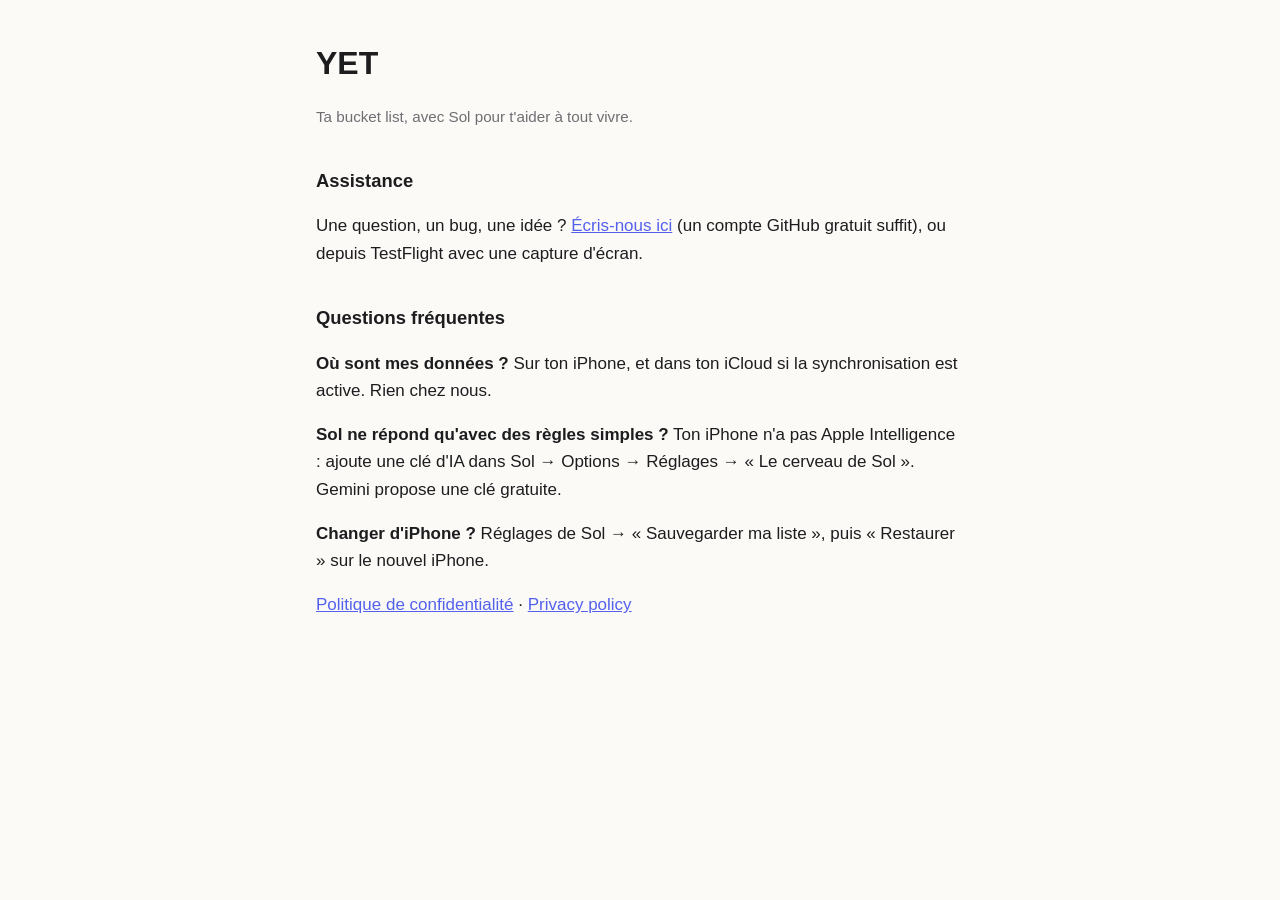
==== index.html @ fe9140f7 "Pages d'assistance et de confidentialité de YET Co-Authored-By: Claude Opus 5.5 <noreply@anthropic.c" ====
<!doctype html>
<html lang="fr">
<head>
<meta charset="utf-8">
<meta name="viewport" content="width=device-width, initial-scale=1">
<title>YET – Assistance</title>
<link rel="stylesheet" href="style.css">
</head>
<body>
<main>
<h1>YET</h1>
<p class="meta">Ta bucket list, avec Sol pour t'aider à tout vivre.</p>

<h2>Assistance</h2>
<p>Une question, un bug, une idée ? <a href="https://github.com/Komorebideuxiemedunom/yet-app/issues/new">Écris-nous ici</a> (un compte GitHub gratuit suffit), ou depuis TestFlight avec une capture d'écran.</p>

<h2>Questions fréquentes</h2>
<p><strong>Où sont mes données ?</strong> Sur ton iPhone, et dans ton iCloud si la synchronisation est active. Rien chez nous.</p>
<p><strong>Sol ne répond qu'avec des règles simples ?</strong> Ton iPhone n'a pas Apple Intelligence : ajoute une clé d'IA dans Sol → Options → Réglages → « Le cerveau de Sol ». Gemini propose une clé gratuite.</p>
<p><strong>Changer d'iPhone ?</strong> Réglages de Sol → « Sauvegarder ma liste », puis « Restaurer » sur le nouvel iPhone.</p>

<p><a href="confidentialite.html">Politique de confidentialité</a> · <a href="privacy.html">Privacy policy</a></p>
</main>
</body>
</html>
---- style.css ----
:root { --bg: #fbfaf7; --fg: #1d1d1f; --muted: #6e6e73; --accent: #5461ed; }
@media (prefers-color-scheme: dark) { :root { --bg: #111114; --fg: #f2f2f5; --muted: #a1a1a8; --accent: #8e98ff; } }
* { box-sizing: border-box; }
body { margin: 0; background: var(--bg); color: var(--fg); font: 17px/1.6 -apple-system, BlinkMacSystemFont, "Segoe UI", sans-serif; }
main { max-width: 680px; margin: 0 auto; padding: 32px 16px 64px; }
h1 { font-size: 2rem; margin: 0.2em 0; }
h2 { font-size: 1.15rem; margin-top: 2em; }
.meta, .back { color: var(--muted); font-size: 0.95rem; }
a { color: var(--accent); }
li { margin: 0.4em 0; }
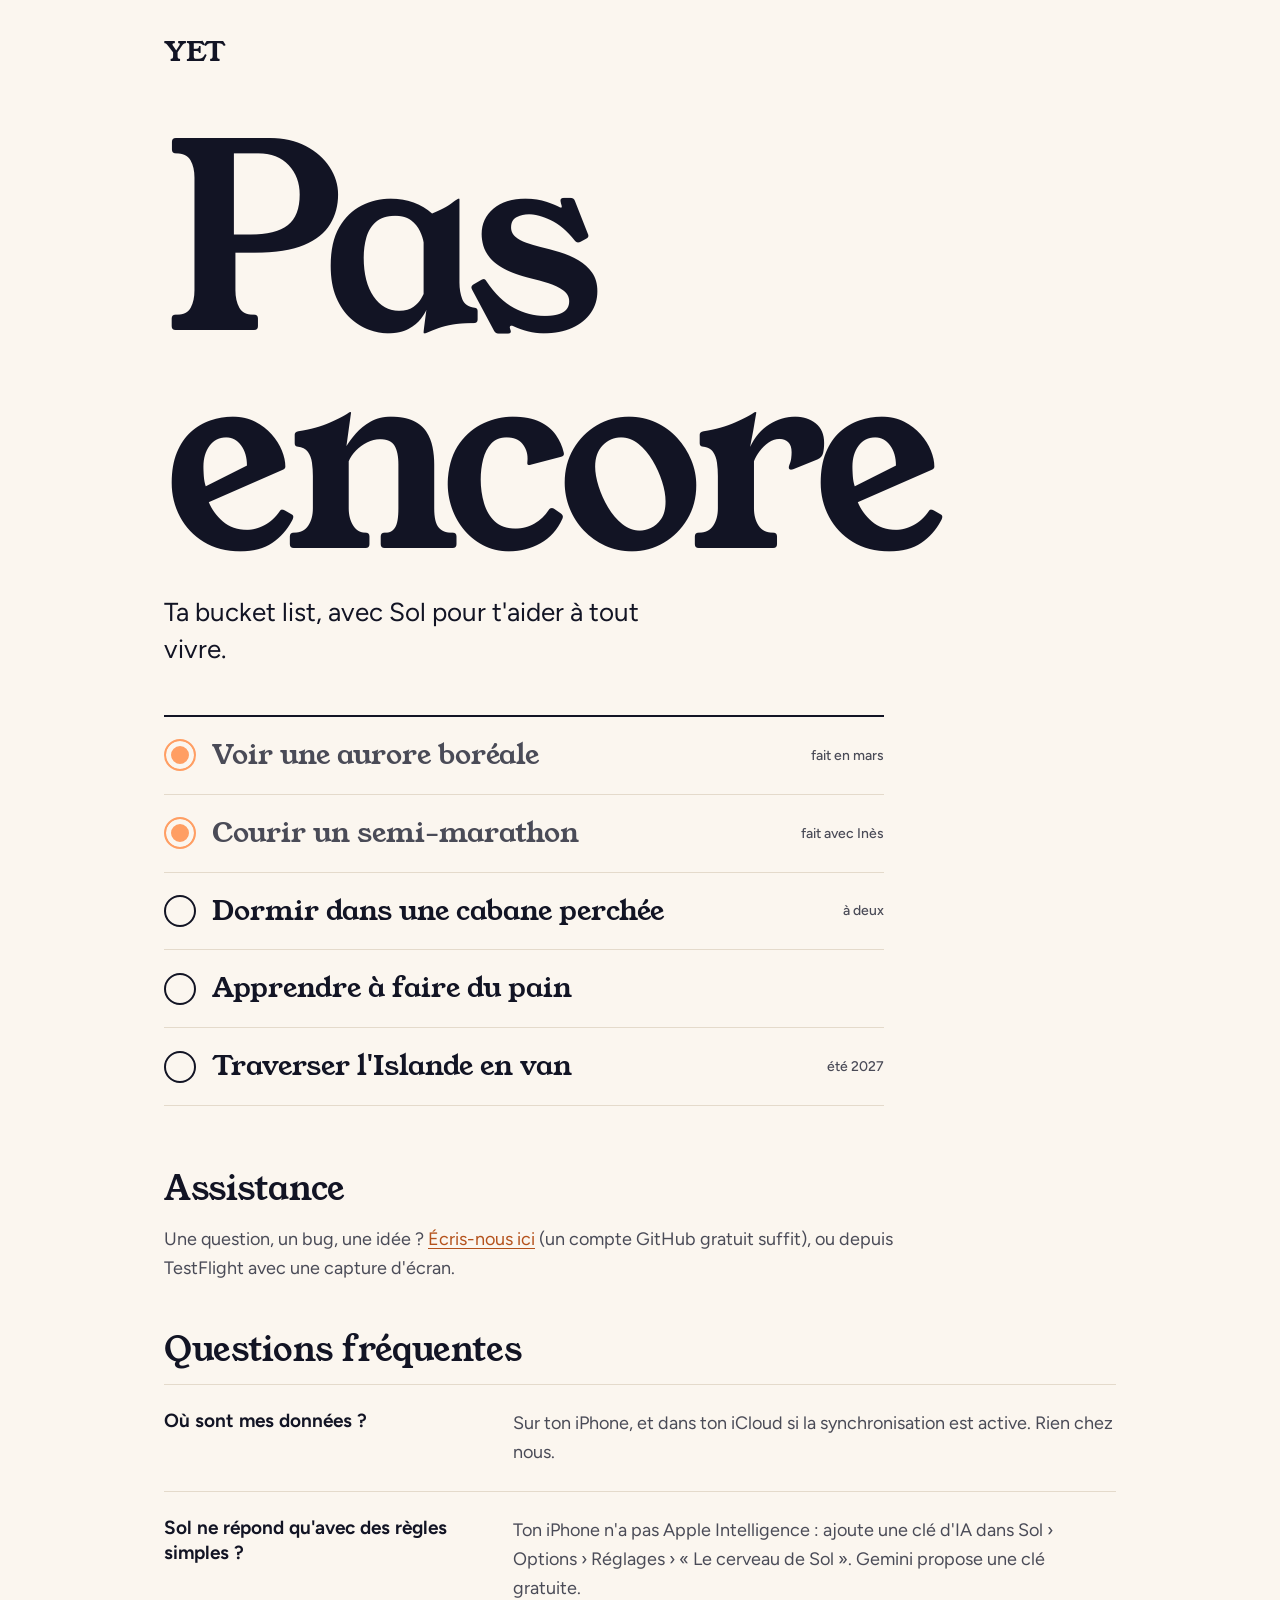
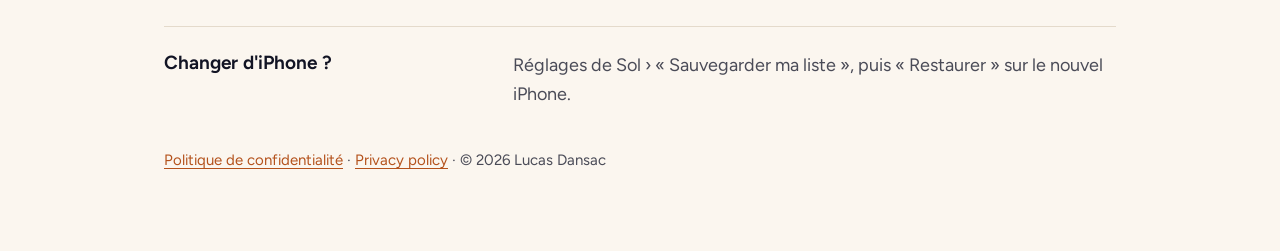
==== commit 1041abbe: "Site : nouvelle identité (Young Serif et Figtree, une bucket list cochée en signature, plus d'emoji " ====
--- a/index.html
+++ b/index.html
@@ -3,23 +3,33 @@
 <head>
 <meta charset="utf-8">
 <meta name="viewport" content="width=device-width, initial-scale=1">
-<title>YET – Assistance</title>
+<title>YET : assistance</title>
+<meta name="description" content="YET, ta bucket list sur iPhone, avec Sol pour t'aider à tout vivre. Assistance et questions fréquentes.">
+<link rel="preload" href="fonts/young-serif.woff2" as="font" type="font/woff2" crossorigin>
 <link rel="stylesheet" href="style.css">
 </head>
 <body>
 <main>
-<h1>YET</h1>
-<p class="meta">Ta bucket list, avec Sol pour t'aider à tout vivre.</p>
+<a class="marque" href="index.html">YET</a>
+<h1 class="geant">Pas encore</h1>
+<p class="chapeau">Ta bucket list, avec Sol pour t'aider à tout vivre.</p>
+<ul class="liste" aria-label="Exemple de bucket list">
+<li class="fait">Voir une aurore boréale <small>fait en mars</small></li>
+<li class="fait">Courir un semi-marathon <small>fait avec Inès</small></li>
+<li>Dormir dans une cabane perchée <small>à deux</small></li>
+<li>Apprendre à faire du pain</li>
+<li>Traverser l'Islande en van <small>été 2027</small></li>
+</ul>
 
 <h2>Assistance</h2>
 <p>Une question, un bug, une idée ? <a href="https://github.com/Komorebideuxiemedunom/yet-app/issues/new">Écris-nous ici</a> (un compte GitHub gratuit suffit), ou depuis TestFlight avec une capture d'écran.</p>
 
 <h2>Questions fréquentes</h2>
-<p><strong>Où sont mes données ?</strong> Sur ton iPhone, et dans ton iCloud si la synchronisation est active. Rien chez nous.</p>
-<p><strong>Sol ne répond qu'avec des règles simples ?</strong> Ton iPhone n'a pas Apple Intelligence : ajoute une clé d'IA dans Sol → Options → Réglages → « Le cerveau de Sol ». Gemini propose une clé gratuite.</p>
-<p><strong>Changer d'iPhone ?</strong> Réglages de Sol → « Sauvegarder ma liste », puis « Restaurer » sur le nouvel iPhone.</p>
+<section class="faq"><h3>Où sont mes données ?</h3><p>Sur ton iPhone, et dans ton iCloud si la synchronisation est active. Rien chez nous.</p></section>
+<section class="faq"><h3>Sol ne répond qu'avec des règles simples ?</h3><p>Ton iPhone n'a pas Apple Intelligence : ajoute une clé d'IA dans Sol › Options › Réglages › « Le cerveau de Sol ». Gemini propose une clé gratuite.</p></section>
+<section class="faq"><h3>Changer d'iPhone ?</h3><p>Réglages de Sol › « Sauvegarder ma liste », puis « Restaurer » sur le nouvel iPhone.</p></section>
 
-<p><a href="confidentialite.html">Politique de confidentialité</a> · <a href="privacy.html">Privacy policy</a></p>
+<p class="meta"><a href="confidentialite.html">Politique de confidentialité</a> · <a href="privacy.html">Privacy policy</a> · © 2026 Lucas Dansac</p>
 </main>
 </body>
 </html>
--- a/style.css
+++ b/style.css
@@ -1,10 +1,40 @@
-:root { --bg: #fbfaf7; --fg: #1d1d1f; --muted: #6e6e73; --accent: #5461ed; }
-@media (prefers-color-scheme: dark) { :root { --bg: #111114; --fg: #f2f2f5; --muted: #a1a1a8; --accent: #8e98ff; } }
-* { box-sizing: border-box; }
-body { margin: 0; background: var(--bg); color: var(--fg); font: 17px/1.6 -apple-system, BlinkMacSystemFont, "Segoe UI", sans-serif; }
-main { max-width: 680px; margin: 0 auto; padding: 32px 16px 64px; }
-h1 { font-size: 2rem; margin: 0.2em 0; }
-h2 { font-size: 1.15rem; margin-top: 2em; }
-.meta, .back { color: var(--muted); font-size: 0.95rem; }
-a { color: var(--accent); }
-li { margin: 0.4em 0; }
+/* YET : une liste d'envies qu'on coche. Young Serif pour les titres, Figtree pour le texte, l'orange du soir de l'app. Échelle de 8 px. */
+@font-face{font-family:"Young Serif";src:url(fonts/young-serif.woff2) format("woff2");font-weight:400;font-display:swap}
+@font-face{font-family:"Figtree";src:url(fonts/figtree.woff2) format("woff2");font-weight:300 900;font-display:swap}
+:root{--bg:#FBF6EF;--fg:#121424;--muted:#4A4B57;--accent:#B4521C;--soir:#FF9E63;--trait:#E4DACB;
+  --s1:8px;--s2:16px;--s3:24px;--s4:32px;--s6:48px;--s8:64px}
+@media (prefers-color-scheme:dark){:root{--bg:#121424;--fg:#F4EFE8;--muted:#B6B4BE;--accent:#FF9E63;--trait:#2A2C40}}
+*{box-sizing:border-box}html{background:var(--bg)}
+body{margin:0;color:var(--fg);font:400 18px/1.6 "Figtree",system-ui,sans-serif}
+main{max-width:1000px;margin:0 auto;padding:var(--s4) var(--s3) var(--s8)}
+a{color:var(--accent);text-underline-offset:3px}a:hover,a:focus-visible{color:var(--fg);text-decoration-thickness:2px}
+:focus-visible{outline:2px solid var(--accent);outline-offset:3px}
+p,li{color:var(--muted);max-width:62ch}strong{color:var(--fg);font-weight:650}
+.marque{display:inline-block;color:var(--fg);text-decoration:none;font:400 28px "Young Serif",Georgia,serif;margin-bottom:var(--s8)}
+.marque:hover{color:var(--accent)}
+.meta,.back{color:var(--muted);font-size:15px}
+h1,h2{font-family:"Young Serif",Georgia,serif;font-weight:400}
+h1{font-size:clamp(40px,6vw,72px);line-height:1.02;letter-spacing:-.02em;margin:0 0 var(--s3);max-width:16ch}
+h1.geant{font-size:clamp(96px,20vw,256px);line-height:.85;letter-spacing:-.04em}
+h2{font-size:clamp(24px,2.8vw,34px);line-height:1.1;margin:var(--s6) 0 var(--s2)}
+li{margin:var(--s1) 0}
+.chapeau{font-size:clamp(20px,2.2vw,26px);line-height:1.4;color:var(--fg);max-width:30ch;margin:0}
+
+/* La liste : la signature de YET */
+.liste{list-style:none;margin:var(--s6) 0 var(--s8);padding:0;border-top:2px solid var(--fg);max-width:720px}
+.liste li{display:flex;align-items:center;gap:var(--s2);border-bottom:1px solid var(--trait);padding:var(--s2) 0;margin:0;max-width:none;font-size:clamp(20px,2.4vw,28px);color:var(--fg);font-family:"Young Serif",Georgia,serif}
+.liste li::before{content:"";flex:none;width:28px;height:28px;border:2px solid var(--fg);border-radius:50%}
+.liste li.fait{color:var(--muted)}
+.liste li.fait::before{background:var(--soir);border-color:var(--soir);box-shadow:inset 0 0 0 5px var(--bg)}
+.liste li small{margin-left:auto;font:500 14px "Figtree",sans-serif;color:var(--muted)}
+
+.faq{display:grid;grid-template-columns:minmax(0,1fr) minmax(0,2fr);gap:var(--s1) var(--s6);border-top:1px solid var(--trait);padding:var(--s3) 0}
+.faq h3{margin:0;font-size:19px;line-height:1.3;font-weight:650}.faq p{margin:0}
+
+/* Pages d'invitation */
+.card{border-top:2px solid var(--fg);padding:var(--s3) 0;margin:var(--s4) 0}
+.button{display:inline-block;margin-top:var(--s1);padding:14px 22px;background:var(--fg);color:var(--bg);font-weight:700;text-decoration:none}
+.button:hover,.button:focus-visible{background:var(--accent);color:var(--bg)}
+.code{font:700 40px/1 ui-monospace,Menlo,monospace;letter-spacing:.2em;margin:var(--s2) 0;color:var(--fg)}
+@media (max-width:720px){main{padding:var(--s3) var(--s2) var(--s6)}.marque{margin-bottom:var(--s6)}.faq{grid-template-columns:1fr}.liste li small{display:none}.liste li{line-height:1.25}}
+@media (prefers-reduced-motion:reduce){*{transition:none!important}}
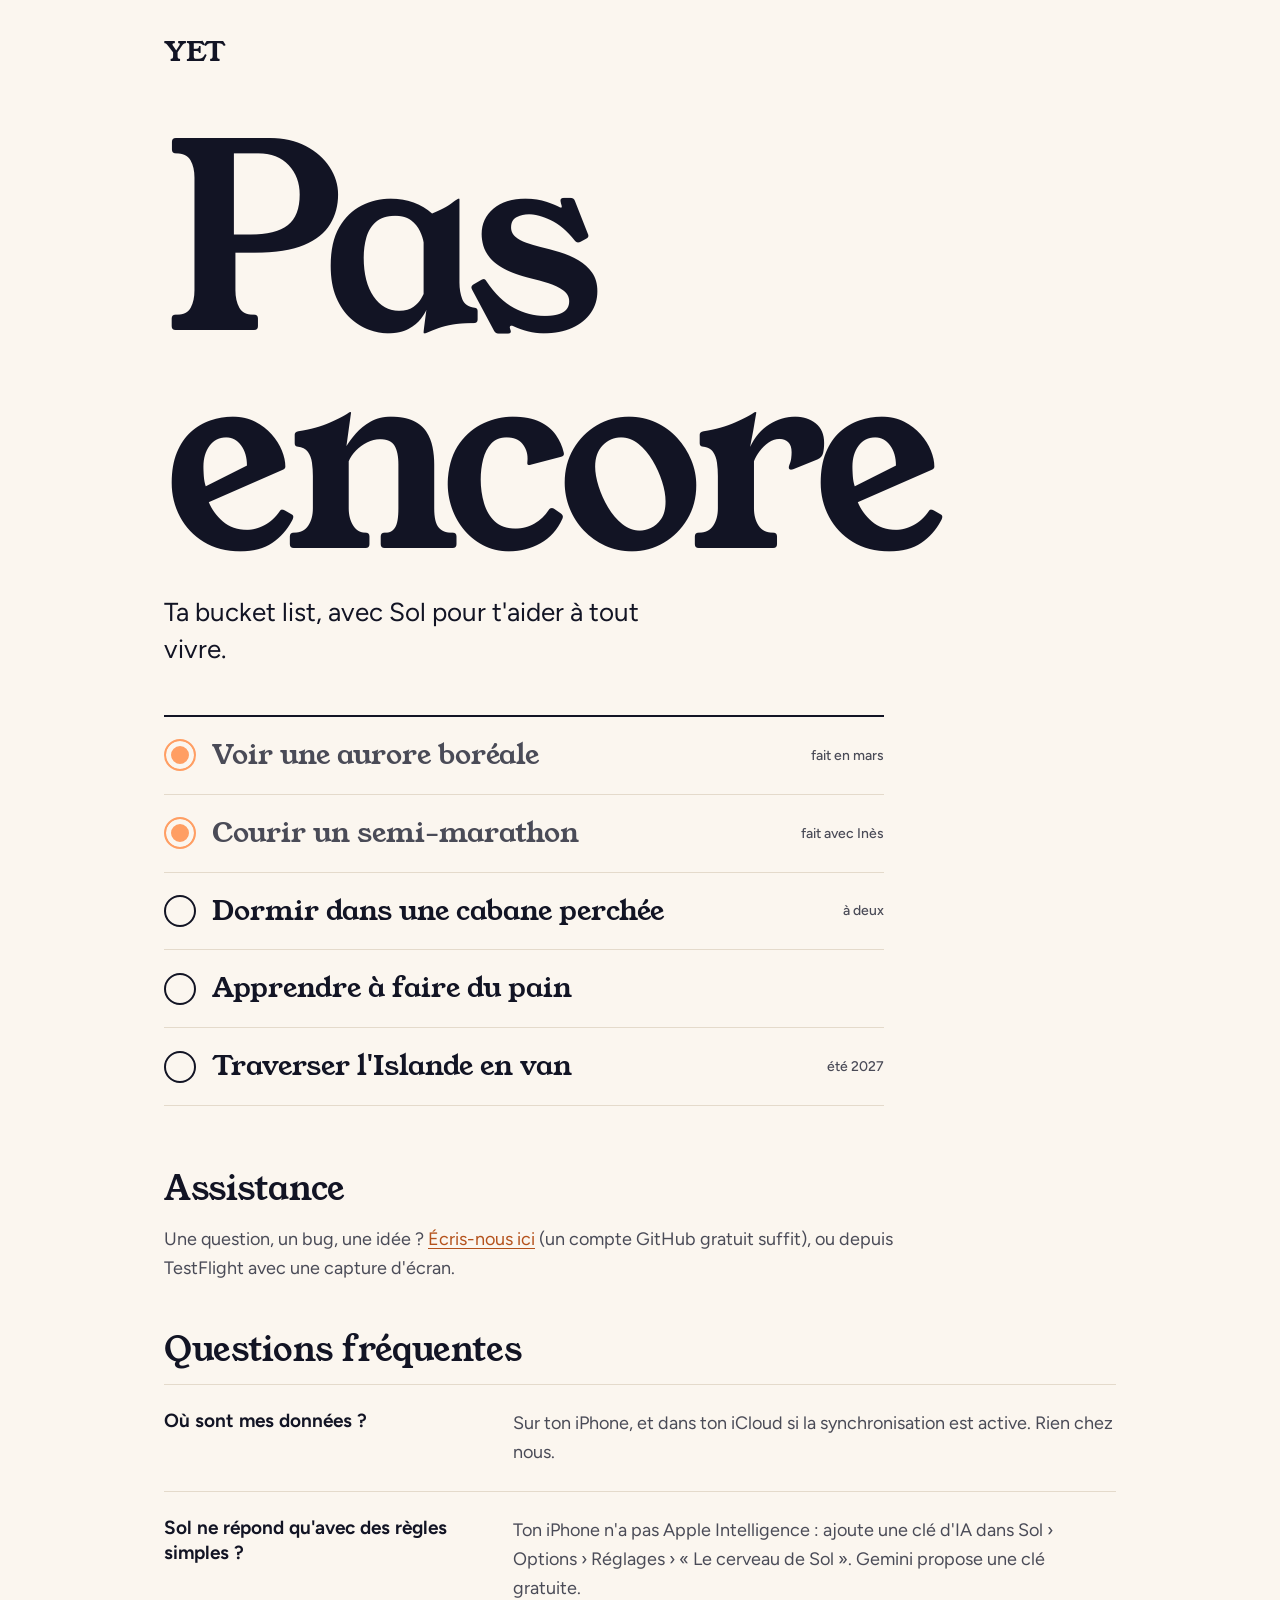
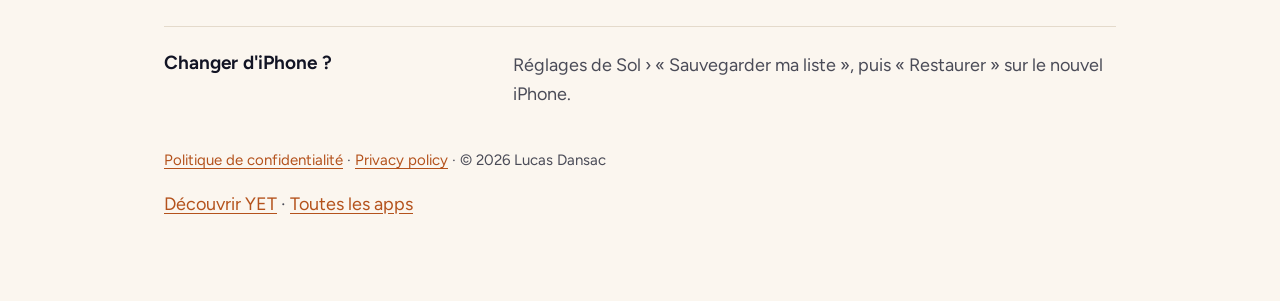
==== commit b2b37d65: "Lien vers la présentation de l'app et le site des apps Co-Authored-By: Claude Opus 5.5 <noreply@anth" ====
--- a/index.html
+++ b/index.html
@@ -30,6 +30,7 @@
 <section class="faq"><h3>Changer d'iPhone ?</h3><p>Réglages de Sol › « Sauvegarder ma liste », puis « Restaurer » sur le nouvel iPhone.</p></section>
 
 <p class="meta"><a href="confidentialite.html">Politique de confidentialité</a> · <a href="privacy.html">Privacy policy</a> · © 2026 Lucas Dansac</p>
+<p class="site-link"><a href="/yet/">Découvrir YET</a> · <a href="/">Toutes les apps</a></p>
 </main>
 </body>
 </html>
